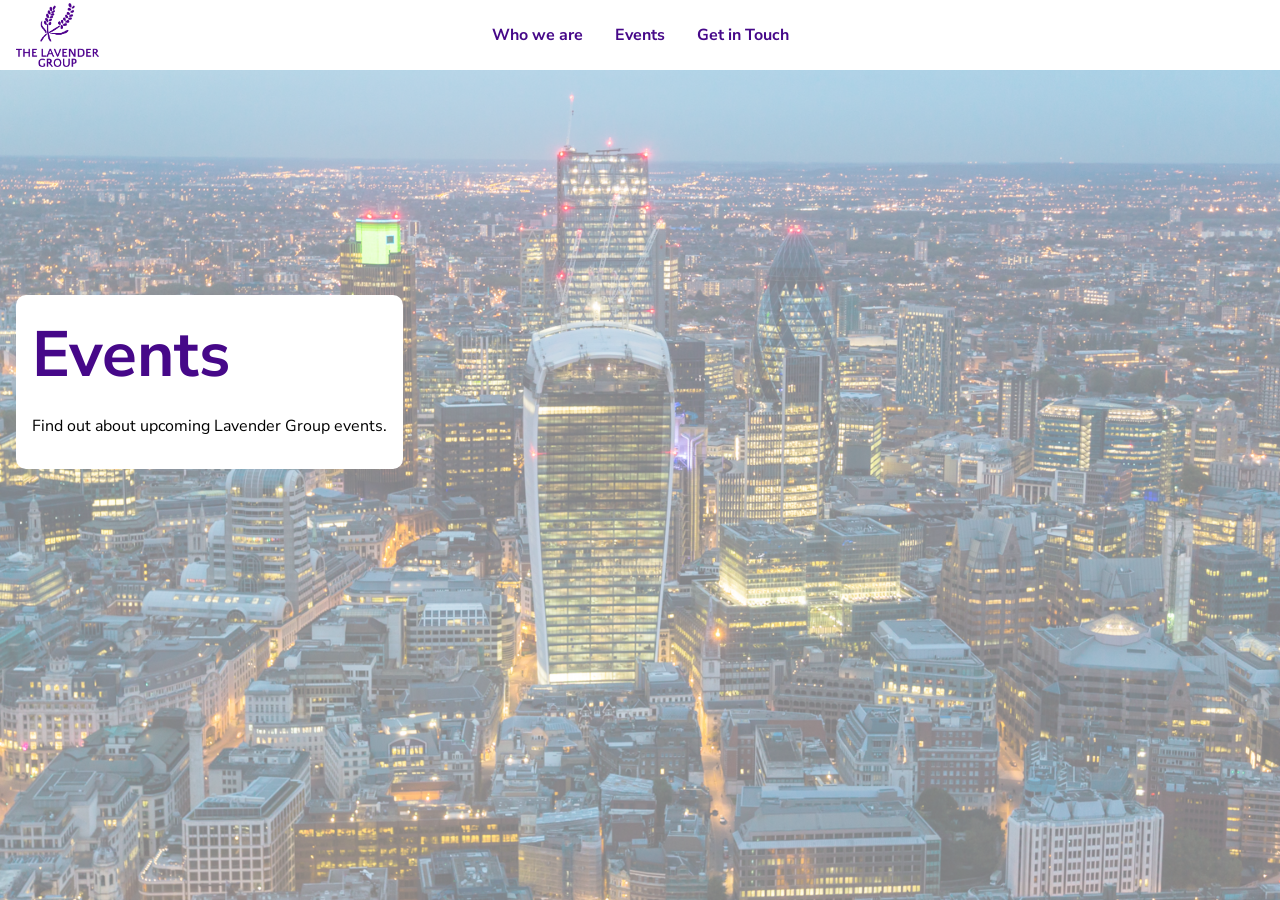
==== events.html @ c61a8e43 "initial7" ====
<!DOCTYPE html>
<html lang="en">
  <head>
    <link rel="preconnect" href="https://fonts.googleapis.com">
    <link rel="preconnect" href="https://fonts.gstatic.com" crossorigin>
    <link href="https://fonts.googleapis.com/css2?family=Nunito+Sans:ital,opsz,wght@0,6..12,200..1000;1,6..12,200..1000&display=swap" rel="stylesheet">
    <meta charset="UTF-8">
    <meta name="viewport" content="width=device-width, initial-scale=1.0">
    <link rel="icon" href="lglogo.PNG" type="image/png">
    <title>Events | Lavender Group</title>
    <link rel="stylesheet" href="style.css">
  </head>
  <body>
    <nav class="top-bar" aria-label="Main navigation">
      <a class="logo" href="index.html" aria-label="Lavender Group home">
        <img src="lglogo.PNG" alt="Lavender Group">
      </a>
      <div class="nav-links">
        <a href="whoweare.html">Who we are</a>
        <a href="events.html">Events</a>
        <a href="getintouch.html">Get in Touch</a>
      </div>
    </nav>

    <main class="mainbox">
      <h1>Events</h1>
      <p>Find out about upcoming Lavender Group events.</p>
    </main>
  </body>
</html>
---- style.css ----
body {
	font-family: "Nunito Sans", sans-serif;
	margin: 0;
	min-height: 100vh;
}

body::before {
	background-image: url("london.jpg");
	background-position: center;
	background-repeat: no-repeat;
	background-size: cover;
	content: "";
	inset: 0;
	opacity: 0.5;
	pointer-events: none;
	position: fixed;
	z-index: 0;
}



h1 {
    color: #460889;
    font-size: 4rem;
    margin: 0;
}

body > * {
	position: relative;
	z-index: 1;
}

.top-bar {
	align-items: center;
	background-color: #ffffff;
	display: flex;
	justify-content: center;
	padding: 1.5rem 1rem;
	position: relative;
}

.logo {
	left: 1rem;
	position: absolute;
}

.logo img {
	display: block;
	height: 4rem;
	width: auto;
}

.nav-links {
	display: flex;
	gap: 2rem;
}

.nav-links a {
	font-weight: 700;
}

.top-bar a {
	color: #460889;
	text-decoration: none;
}

.top-bar a:hover,
.top-bar a:focus-visible {
	text-decoration: underline;
}

.mainbox, .bbox {
	background-color: #ffffff;
	border-radius: 10px;
	box-sizing: border-box;
	display: block;
	max-width: calc(100% - 2rem);
	padding: 1rem;
	width: fit-content;
}



.mainbox {
	margin: 25vh 0 0 1rem;
}

.bbox {
	border-radius: 0;
	bottom: 0;
	left: 0;
	margin: 0;
	max-width: none;
	height: 33.333vh;
	position: fixed;
	width: 100%;
}

@media (max-width: 600px) {
	.top-bar {
		flex-direction: column;
		gap: 1rem;
		padding: 1rem;
	}

	.logo {
		left: auto;
		position: static;
	}

	.logo img {
		height: 3rem;
	}

	.nav-links {
		flex-wrap: wrap;
		gap: 0.75rem 1rem;
		justify-content: center;
		width: 100%;
	}

	.bbox {
		height: auto;
		margin: 15vh 0 0;
		position: static;
		width: 100%;
	}
}
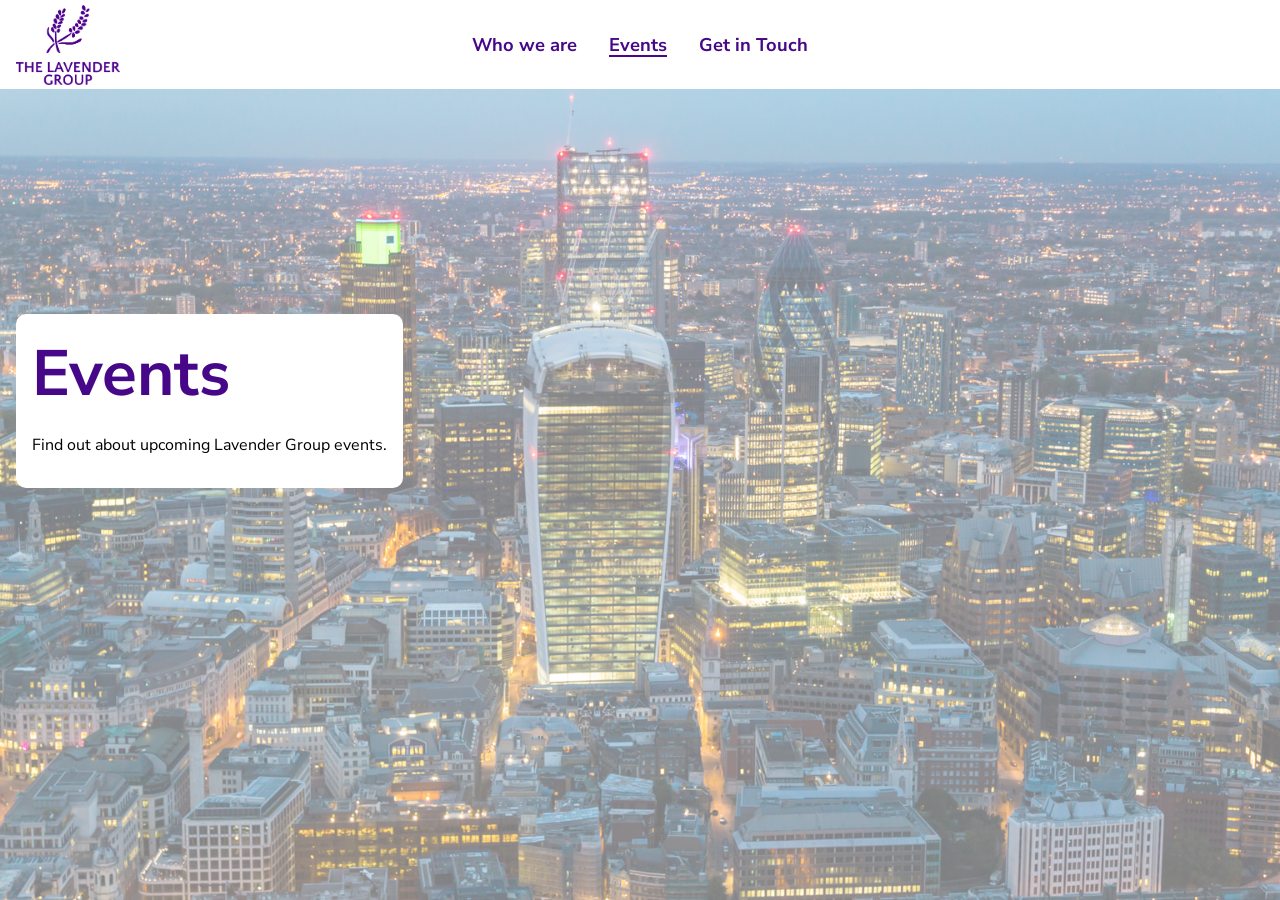
==== commit 45174a81: "initial8" ====
--- a/events.html
+++ b/events.html
@@ -17,7 +17,7 @@
       </a>
       <div class="nav-links">
         <a href="whoweare.html">Who we are</a>
-        <a href="events.html">Events</a>
+        <a href="events.html" aria-current="page">Events</a>
         <a href="getintouch.html">Get in Touch</a>
       </div>
     </nav>
--- a/style.css
+++ b/style.css
@@ -35,7 +35,7 @@
 	background-color: #ffffff;
 	display: flex;
 	justify-content: center;
-	padding: 1.5rem 1rem;
+	padding: 2rem 1rem;
 	position: relative;
 }
 
@@ -46,7 +46,7 @@
 
 .logo img {
 	display: block;
-	height: 4rem;
+	height: 5rem;
 	width: auto;
 }
 
@@ -56,6 +56,7 @@
 }
 
 .nav-links a {
+	font-size: 1.15rem;
 	font-weight: 700;
 }
 
@@ -65,8 +66,11 @@
 }
 
 .top-bar a:hover,
-.top-bar a:focus-visible {
+.top-bar a:focus-visible,
+.nav-links a[aria-current="page"] {
 	text-decoration: underline;
+	text-decoration-thickness: 2px;
+	text-underline-offset: 0.25rem;
 }
 
 .mainbox, .bbox {
@@ -109,7 +113,7 @@
 	}
 
 	.logo img {
-		height: 3rem;
+		height: 3.5rem;
 	}
 
 	.nav-links {
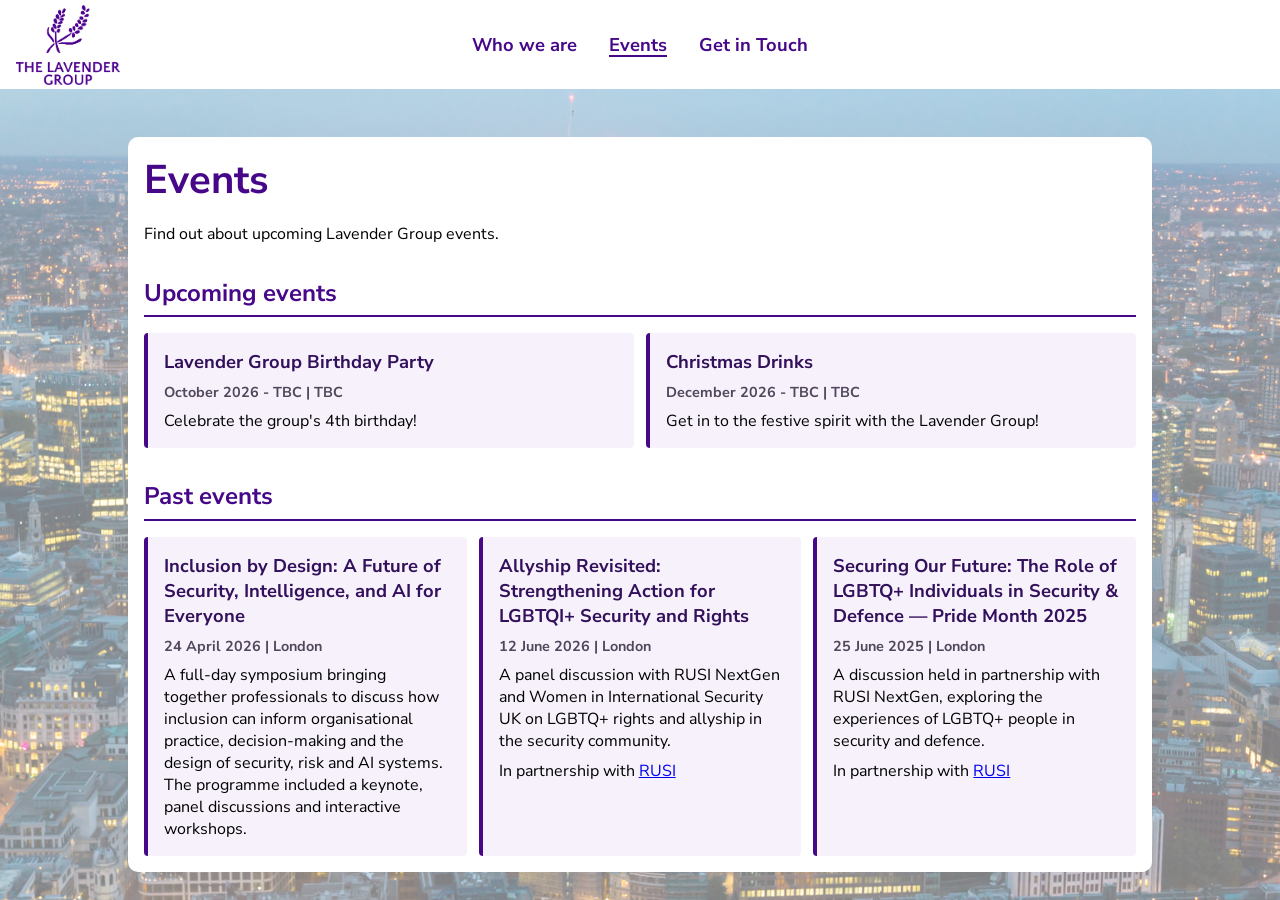
==== commit 4ef59713: "events update" ====
--- a/events.html
+++ b/events.html
@@ -22,9 +22,87 @@
       </div>
     </nav>
 
-    <main class="mainbox">
+    <main class="mainbox events-page">
       <h1>Events</h1>
       <p>Find out about upcoming Lavender Group events.</p>
+      <section class="event-section" aria-labelledby="upcoming-events-heading">
+        <h2 id="upcoming-events-heading">Upcoming events</h2>
+        <div class="event-list" id="upcoming-events"></div>
+      </section>
+      <section class="event-section" aria-labelledby="past-events-heading">
+        <h2 id="past-events-heading">Past events</h2>
+        <div class="event-list" id="past-events"></div>
+      </section>
     </main>
+    <script>
+      const eventSections = {
+        upcoming: document.querySelector("#upcoming-events"),
+        past: document.querySelector("#past-events")
+      };
+
+      function createEventCard(event) {
+        const card = document.createElement("article");
+        card.className = "event-card";
+
+        const title = document.createElement("h3");
+        title.textContent = event.title;
+        card.append(title);
+
+        const details = document.createElement("p");
+        details.className = "event-meta";
+        details.textContent = `${event.date} | ${event.location}`;
+        card.append(details);
+
+        const description = document.createElement("p");
+        description.textContent = event.description;
+        card.append(description);
+
+        if (event.partner_org?.trim()) {
+          const partner = document.createElement("p");
+          partner.className = "event-partner";
+          partner.append("In partnership with ");
+
+          if (event.partner_url) {
+            const partnerLink = document.createElement("a");
+            partnerLink.href = event.partner_url;
+            partnerLink.textContent = event.partner_org;
+            partnerLink.rel = "noopener noreferrer";
+            partner.append(partnerLink);
+          } else {
+            partner.append(event.partner_org);
+          }
+
+          card.append(partner);
+        }
+
+        return card;
+      }
+
+      fetch("events.json")
+        .then((response) => {
+          if (!response.ok) throw new Error("Could not load events");
+          return response.json();
+        })
+        .then((events) => {
+          for (const event of events) {
+            const section = event.hasOccurred ? eventSections.past : eventSections.upcoming;
+            section.append(createEventCard(event));
+          }
+
+          for (const [name, section] of Object.entries(eventSections)) {
+            if (!section.hasChildNodes()) {
+              const emptyState = document.createElement("p");
+              emptyState.className = "event-empty";
+              emptyState.textContent = `No ${name} events at the moment.`;
+              section.append(emptyState);
+            }
+          }
+        })
+        .catch(() => {
+          for (const section of Object.values(eventSections)) {
+            section.textContent = "Events could not be loaded. Please try again later.";
+          }
+        });
+    </script>
   </body>
 </html>
--- a/style.css
+++ b/style.css
@@ -89,6 +89,62 @@
 	margin: 25vh 0 0 1rem;
 }
 
+.events-page {
+	margin: 3rem auto;
+	max-width: 64rem;
+	width: calc(100% - 2rem);
+}
+
+.events-page h1 {
+	font-size: 2.5rem;
+}
+
+.event-section {
+	margin-top: 2rem;
+}
+
+.event-section h2 {
+	border-bottom: 2px solid #460889;
+	color: #460889;
+	font-size: 1.5rem;
+	margin: 0 0 1rem;
+	padding-bottom: 0.4rem;
+}
+
+.event-list {
+	display: grid;
+	gap: 0.75rem;
+	grid-template-columns: repeat(auto-fit, minmax(min(100%, 17rem), 1fr));
+}
+
+.event-card {
+	background: #f6f1fa;
+	border-left: 4px solid #460889;
+	border-radius: 4px;
+	padding: 1rem;
+}
+
+.event-card h3 {
+	color: #32105b;
+	font-size: 1.15rem;
+	margin: 0 0 0.35rem;
+}
+
+.event-card p {
+	margin: 0.5rem 0 0;
+}
+
+.event-card .event-meta {
+	color: #51465b;
+	font-size: 0.9rem;
+	font-weight: 700;
+}
+
+.event-empty {
+	color: #51465b;
+	margin: 0;
+}
+
 .bbox {
 	border-radius: 0;
 	bottom: 0;
@@ -105,6 +161,14 @@
 		flex-direction: column;
 		gap: 1rem;
 		padding: 1rem;
+	}
+
+	.events-page {
+		margin: 2rem auto;
+	}
+
+	.events-page h1 {
+		font-size: 2rem;
 	}
 
 	.logo {
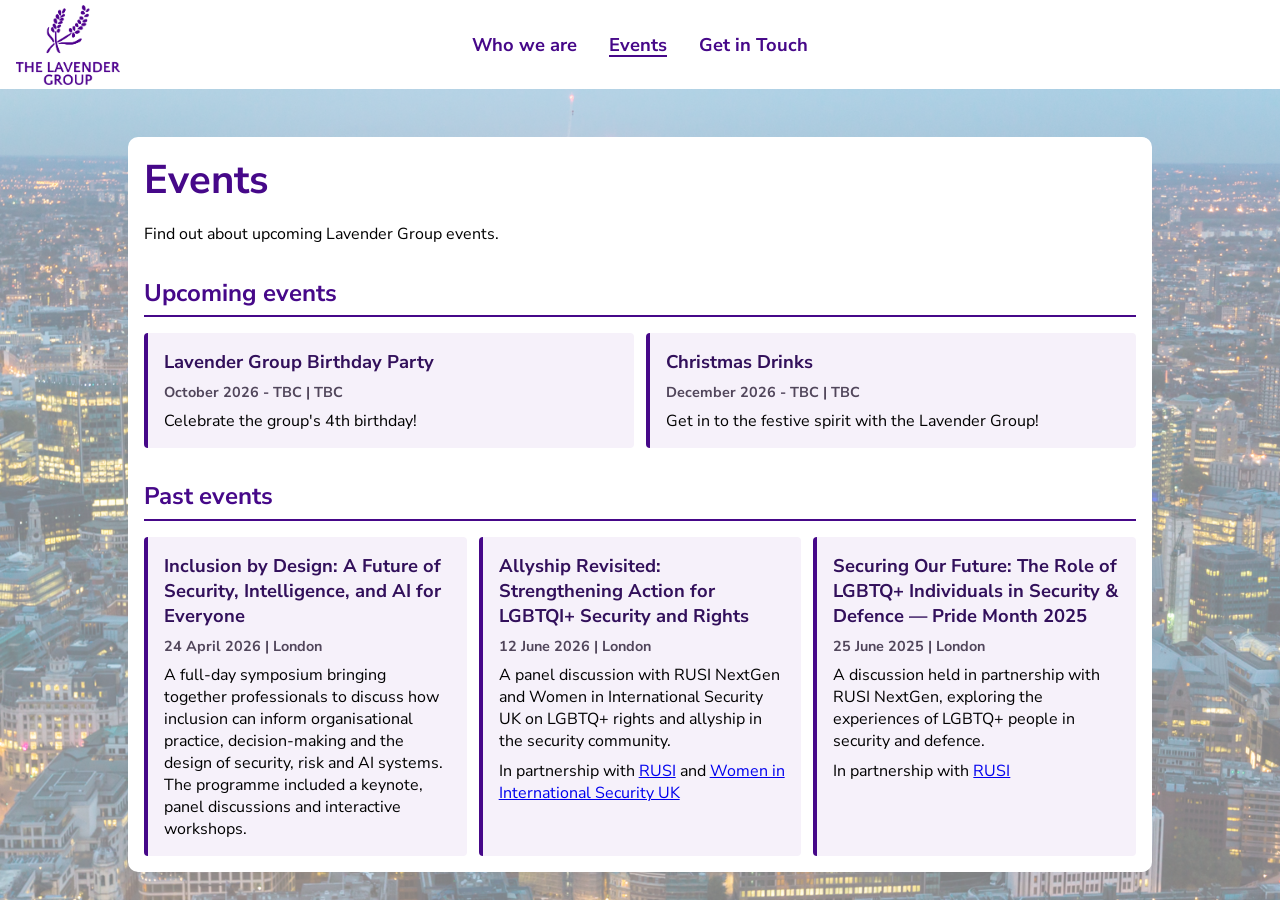
==== commit 713f75cb: "evebts2" ====
--- a/events.html
+++ b/events.html
@@ -57,20 +57,41 @@
         description.textContent = event.description;
         card.append(description);
 
-        if (event.partner_org?.trim()) {
+        const partnerOrganizations = Array.isArray(event.partner_org)
+          ? event.partner_org
+          : event.partner_org
+            ? [event.partner_org]
+            : [];
+        const partnerUrls = Array.isArray(event.partner_url)
+          ? event.partner_url
+          : event.partner_url
+            ? [event.partner_url]
+            : [];
+        const partners = partnerOrganizations
+          .map((organization, index) => ({
+            organization,
+            url: partnerUrls[index]
+          }))
+          .filter(({ organization }) => typeof organization === "string" && organization.trim());
+
+        if (partners.length) {
           const partner = document.createElement("p");
           partner.className = "event-partner";
           partner.append("In partnership with ");
 
-          if (event.partner_url) {
-            const partnerLink = document.createElement("a");
-            partnerLink.href = event.partner_url;
-            partnerLink.textContent = event.partner_org;
-            partnerLink.rel = "noopener noreferrer";
-            partner.append(partnerLink);
-          } else {
-            partner.append(event.partner_org);
-          }
+          partners.forEach(({ organization, url }, index) => {
+            if (index > 0) partner.append(index === partners.length - 1 ? " and " : ", ");
+
+            if (url) {
+              const partnerLink = document.createElement("a");
+              partnerLink.href = url;
+              partnerLink.textContent = organization;
+              partnerLink.rel = "noopener noreferrer";
+              partner.append(partnerLink);
+            } else {
+              partner.append(organization);
+            }
+          });
 
           card.append(partner);
         }
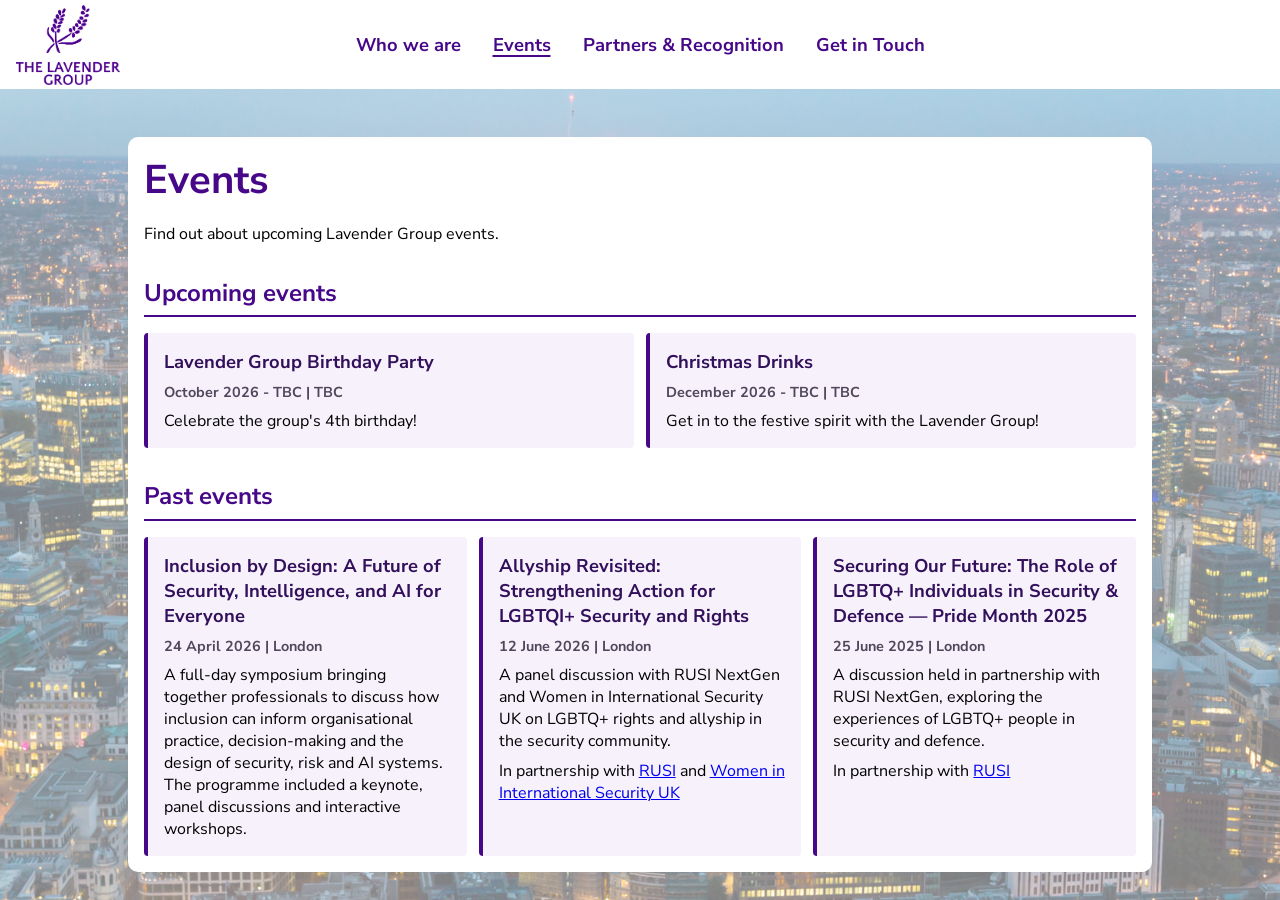
==== commit 3bbc7868: "recognition page" ====
--- a/events.html
+++ b/events.html
@@ -18,6 +18,7 @@
       <div class="nav-links">
         <a href="whoweare.html">Who we are</a>
         <a href="events.html" aria-current="page">Events</a>
+        <a href="recognition.html">Partners &amp; Recognition</a>
         <a href="getintouch.html">Get in Touch</a>
       </div>
     </nav>
--- a/style.css
+++ b/style.css
@@ -99,6 +99,10 @@
 	font-size: 2.5rem;
 }
 
+.recognition-page h2 {
+	color: #460889;
+}
+
 .event-section {
 	margin-top: 2rem;
 }
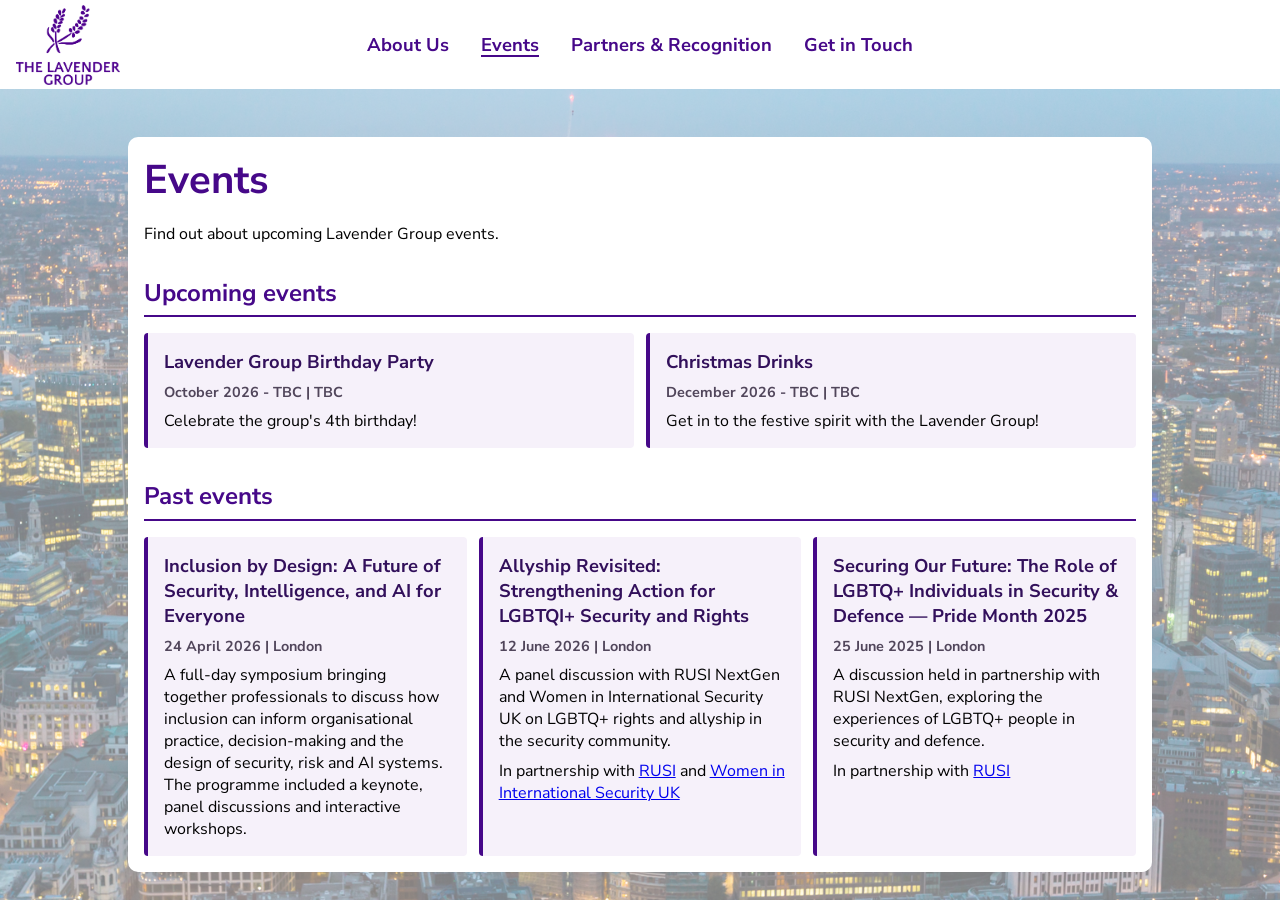
==== commit 5d11e399: "minor tweaks" ====
--- a/events.html
+++ b/events.html
@@ -16,7 +16,7 @@
         <img src="lglogo.PNG" alt="Lavender Group">
       </a>
       <div class="nav-links">
-        <a href="whoweare.html">Who we are</a>
+        <a href="whoweare.html">About Us</a>
         <a href="events.html" aria-current="page">Events</a>
         <a href="recognition.html">Partners &amp; Recognition</a>
         <a href="getintouch.html">Get in Touch</a>
